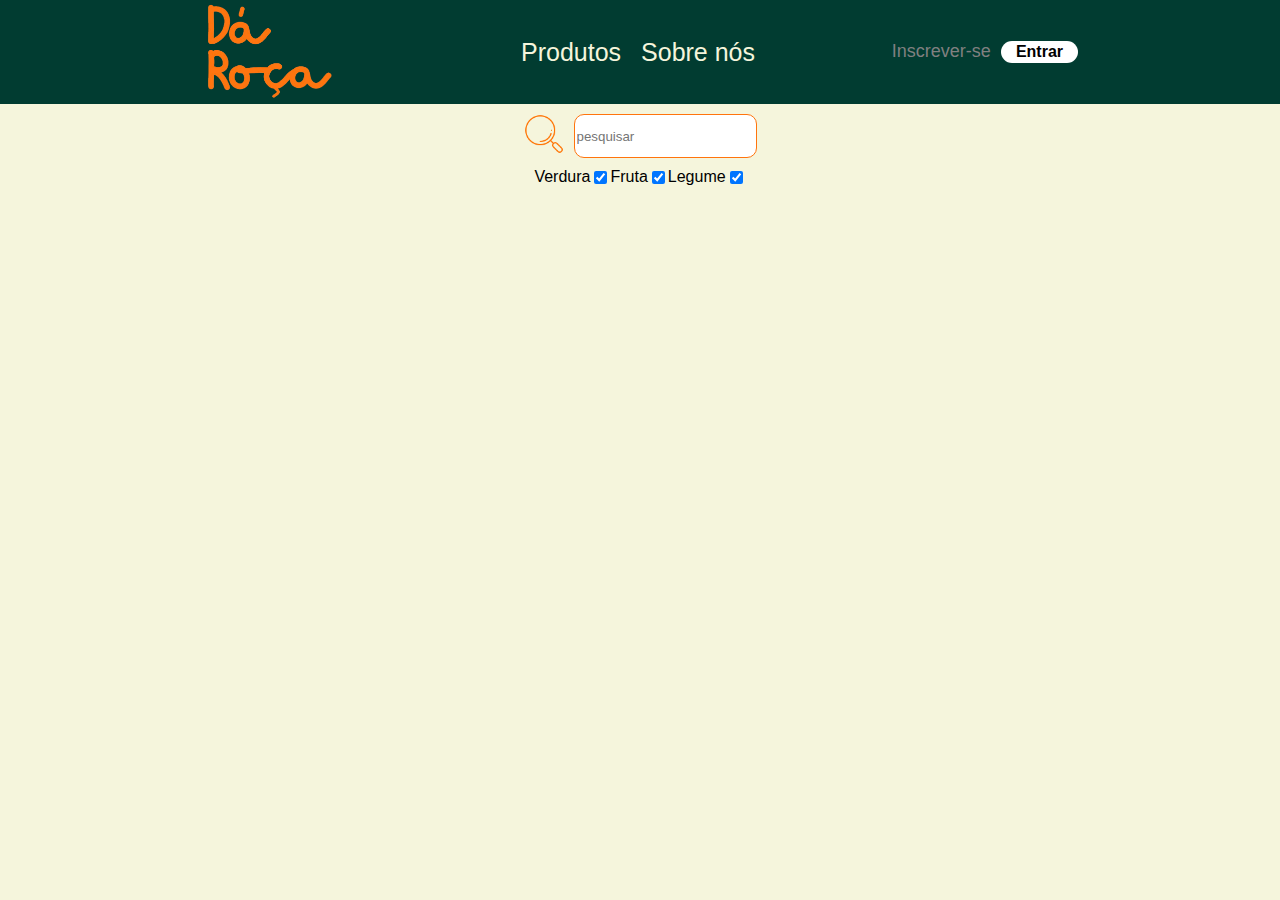
==== 24130_24150/codigo/index.html @ 1e4461e1 "." ====
<!DOCTYPE html>
<html lang="en">
<head>
    <meta charset="UTF-8">
    <meta name="viewport" content="width=device-width, initial-scale=1.0">
    <title>DaRoça</title>
    <link rel="stylesheet" href="index.css">
</head>
<body>
    <header>
        <div id= 'conteudo-header'>
            <a href="index.html"><img src="/DaRoca.png" alt="" id = 'logo'></a>
            <nav>
                <ul id = "nav">
                    <li><a href="produtos.html" class = 'item-nav'>Produtos</a></li>
                    <li><a href="" class = 'item-nav'>Sobre nós</a></li>
                </ul>
            </nav>
            <div id = 'container-botoes'>
                <a href="signup.html" id = 'inscrever'>Inscrever-se</a>
                <a href="login.html" id = 'entrar'>Entrar</a>
            </div>
        </div>
    </header>


    <main>

        <div id = 'pesquisa'>
            <div id="container-barra-pesquisa">
                <label for=""><img src="/lupa.png" alt="" id="lupa"></label>
                <input type="text" placeholder="pesquisar"id = 'barra-pesquisa'>
            </div>
            <div id = 'checkbox'>
                <label for="">Verdura</label>
                <input type="checkbox" value="" checked>
                <label for="">Fruta</label>
                <input type="checkbox" checked>
                <label for="">Legume</label>
                <input type="checkbox" checked>
            </div>
        </div>
        <div id = 'display-itens'>

        </div>
        <div id = 'sobre'>
            <div id = 'texto'>
                
            </div>
            <div id = 'imagem'>

            </div>
        </div>
    </main>
</body>
</html>
---- 24130_24150/codigo/index.css ----
:root{
    --verde: #013C31;
    --laranja: rgb(255,116,13);
}

body{
    margin: 0px;
    background-color: beige;
}
*{
    font-family:'Trebuchet MS', 'Lucida Sans Unicode', 'Lucida Grande', 'Lucida Sans', Arial, sans-serif;
}

header{
    display: flex;
    align-items: center;
    width: 100%;
    margin: 0px;
    background-color: var(--verde);
}

#conteudo-header{
    display: flex;
    justify-content: space-between;
    margin: auto;
    align-items: center;
    gap: 20px;
    width: 70%;
}

#logo{
    height: 100px;
    margin-left: 10px;
}

#nav{
    list-style: none;
    margin: 0;
    padding: 0;
    display: flex;
    gap: 20px;
    margin-left: 50px;
}

.item-nav{
    color: beige;
    text-decoration: none;
    font-size: 25px;
}

#container-botoes{
    display: flex;
    gap: 10px;
    margin-right: 10px;
}

#inscrever{
    text-decoration: none;
    color: gray;
    font-size: large;
}

#entrar{
    display: flex;
    align-items: center;
    text-decoration: none;
    color: black;
    background-color: white;
    font-weight: bold;
    padding: 2px 15px;
    border-radius: 15px;
}

main{
    display: flex;
    flex-direction: column;
    justify-content: center;
}

#pesquisa{
    display: flex;
    flex-flow: column wrap;
    justify-content: center;
}
#lupa{
    height: 40px ;
}
#container-barra-pesquisa{
    margin-top: 10px;
    display: flex;
    justify-content: center;
}
#barra-pesquisa{
    border-radius: 10px;
    margin-left: 10px;
    border: 1px solid var(--laranja);
}

#checkbox{
    margin-top: 10px;
    display: flex;
    justify-content: center;
}

#display-itens{
    background-color: red;
}



#sobre{
    display: flex;
}
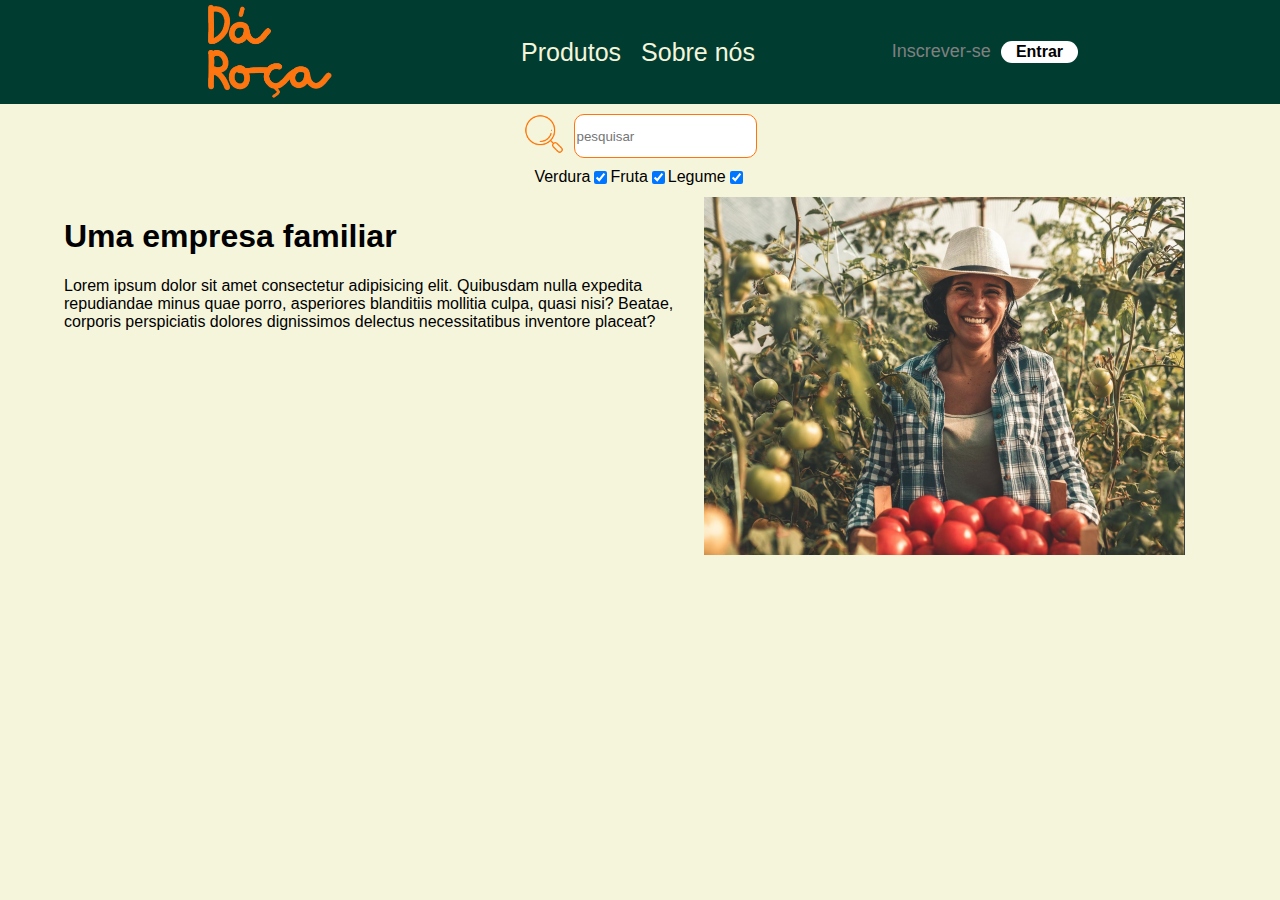
==== commit 1c21bc0e: "." ====
--- a/24130_24150/codigo/index.html
+++ b/24130_24150/codigo/index.html
@@ -45,10 +45,11 @@
         </div>
         <div id = 'sobre'>
             <div id = 'texto'>
-                
+                <h1>Uma empresa familiar</h1>
+                <p>Lorem ipsum dolor sit amet consectetur adipisicing elit. Quibusdam nulla expedita repudiandae minus quae porro, asperiores blanditiis mollitia culpa, quasi nisi? Beatae, corporis perspiciatis dolores dignissimos delectus necessitatibus inventore placeat?</p>
             </div>
             <div id = 'imagem'>
-
+                <img src="/foto-da-natalia.png" alt="">
             </div>
         </div>
     </main>
--- a/24130_24150/codigo/index.css
+++ b/24130_24150/codigo/index.css
@@ -110,4 +110,15 @@
 
 #sobre{
     display: flex;
+    justify-content: center;
+    width: 100%;
+    margin-top: 10px;
 }
+
+#texto{
+    width: 50%;
+}
+
+#imagem{
+    width: 40%;
+}
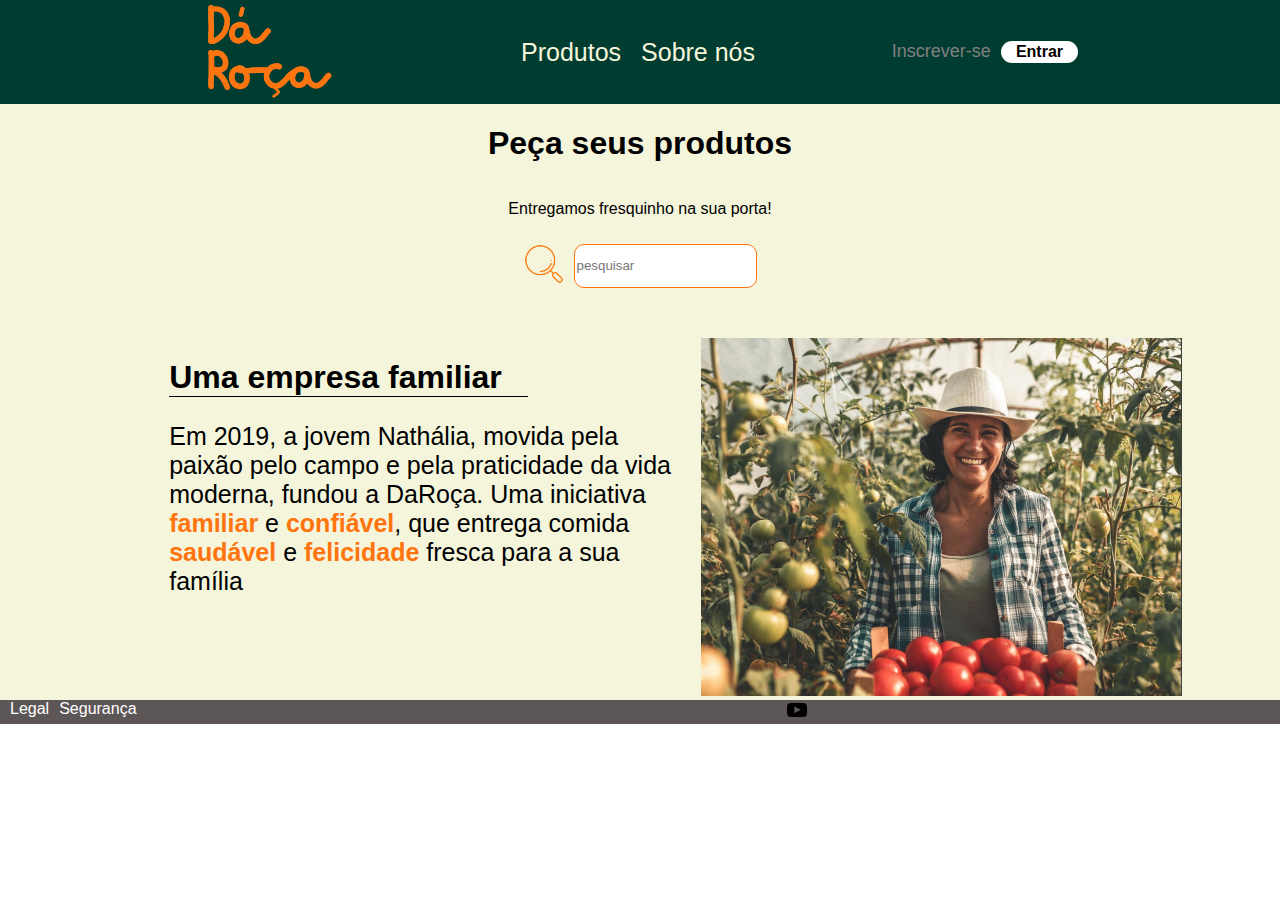
==== commit 43c12943: "." ====
--- a/24130_24150/codigo/index.html
+++ b/24130_24150/codigo/index.html
@@ -1,57 +1,67 @@
 <!DOCTYPE html>
 <html lang="en">
+
 <head>
     <meta charset="UTF-8">
     <meta name="viewport" content="width=device-width, initial-scale=1.0">
     <title>DaRoça</title>
     <link rel="stylesheet" href="index.css">
 </head>
+
 <body>
     <header>
-        <div id= 'conteudo-header'>
-            <a href="index.html"><img src="/DaRoca.png" alt="" id = 'logo'></a>
+        <div id='conteudo-header'>
+            <a href="index.html"><img src="/DaRoca.png" alt="" id='logo'></a>
             <nav>
-                <ul id = "nav">
-                    <li><a href="produtos.html" class = 'item-nav'>Produtos</a></li>
-                    <li><a href="" class = 'item-nav'>Sobre nós</a></li>
+                <ul id="nav">
+                    <li><a href="produtos.html" class='item-nav'>Produtos</a></li>
+                    <li><a href="" class='item-nav'>Sobre nós</a></li>
                 </ul>
             </nav>
-            <div id = 'container-botoes'>
-                <a href="signup.html" id = 'inscrever'>Inscrever-se</a>
-                <a href="login.html" id = 'entrar'>Entrar</a>
+            <div id='container-botoes'>
+                <a href="signup.html" id='inscrever'>Inscrever-se</a>
+                <a href="login.html" id='entrar'>Entrar</a>
             </div>
         </div>
     </header>
-
-
     <main>
-
-        <div id = 'pesquisa'>
+        <div id='pesquisa'>
+            <h1>Peça seus produtos</h1>
+            <p>Entregamos fresquinho na sua porta!</p>
             <div id="container-barra-pesquisa">
                 <label for=""><img src="/lupa.png" alt="" id="lupa"></label>
-                <input type="text" placeholder="pesquisar"id = 'barra-pesquisa'>
-            </div>
-            <div id = 'checkbox'>
-                <label for="">Verdura</label>
-                <input type="checkbox" value="" checked>
-                <label for="">Fruta</label>
-                <input type="checkbox" checked>
-                <label for="">Legume</label>
-                <input type="checkbox" checked>
+                <input type="text" placeholder="pesquisar" id='barra-pesquisa'>
             </div>
         </div>
-        <div id = 'display-itens'>
+        <div id='display-itens'>
 
         </div>
-        <div id = 'sobre'>
-            <div id = 'texto'>
-                <h1>Uma empresa familiar</h1>
-                <p>Lorem ipsum dolor sit amet consectetur adipisicing elit. Quibusdam nulla expedita repudiandae minus quae porro, asperiores blanditiis mollitia culpa, quasi nisi? Beatae, corporis perspiciatis dolores dignissimos delectus necessitatibus inventore placeat?</p>
+        <div id='sobre'>
+            <div id='texto'>
+                <h1 id='titulo'>Uma empresa familiar</h1>
+                <p id='paragrafo-sobre'>
+                    Em 2019, a jovem Nathália, movida pela paixão pelo campo e pela praticidade da vida moderna, fundou
+                    a
+                    DaRoça. Uma iniciativa <span>familiar</span> e <span>confiável</span>, que entrega comida
+                    <span>saudável</span> e <span>felicidade</span> fresca para a sua família
+                </p>
             </div>
-            <div id = 'imagem'>
+            <div id='imagem'>
                 <img src="/foto-da-natalia.png" alt="">
             </div>
         </div>
     </main>
+    <footer>
+        <div id='container-info-footer'>
+            <a href="" class='info-footer'>Legal</a>
+            <a href="" class='info-footer'>Segurança</a>
+        </div>
+        <div id='redes-sociais'>
+            <a href="https://www.youtube.com/">
+                <img src="/logo-youtube.png" alt="" id='logo-youtube'>
+            </a>
+        </div>
+    </footer>
 </body>
+
 </html>--- a/24130_24150/codigo/index.css
+++ b/24130_24150/codigo/index.css
@@ -5,7 +5,6 @@
 
 body{
     margin: 0px;
-    background-color: beige;
 }
 *{
     font-family:'Trebuchet MS', 'Lucida Sans Unicode', 'Lucida Grande', 'Lucida Sans', Arial, sans-serif;
@@ -72,6 +71,7 @@
 }
 
 main{
+    background-color: beige;
     display: flex;
     flex-direction: column;
     justify-content: center;
@@ -79,46 +79,84 @@
 
 #pesquisa{
     display: flex;
-    flex-flow: column wrap;
+    flex-flow: column nowrap;
     justify-content: center;
+    align-items: center ;
+    background-image: url("");
+    background-repeat: no-repeat;
+    background-size: cover;
+    background-position: center;
+    background-attachment: fixed;
+    margin-bottom: 50px;
 }
 #lupa{
     height: 40px ;
 }
+
 #container-barra-pesquisa{
     margin-top: 10px;
     display: flex;
     justify-content: center;
 }
+
 #barra-pesquisa{
     border-radius: 10px;
     margin-left: 10px;
     border: 1px solid var(--laranja);
+    width: 100%;
 }
-
-#checkbox{
-    margin-top: 10px;
-    display: flex;
-    justify-content: center;
-}
-
-#display-itens{
-    background-color: red;
-}
-
-
 
 #sobre{
     display: flex;
     justify-content: center;
-    width: 100%;
-    margin-top: 10px;
+    width: 80%;
+    margin: auto;
+    gap: 20px;
 }
 
 #texto{
     width: 50%;
 }
 
+#titulo{
+    width: 70%;
+    border-bottom: 1px solid black;
+}
+
+#paragrafo-sobre{
+    font-size: 25px;
+}
+
+span{
+    color: var(--laranja);
+    font-weight: bold;
+}
+
 #imagem{
     width: 40%;
 }
+
+footer{
+    background-color: rgb(92, 86, 86);
+    display: flex;
+}
+
+#container-info-footer{
+    margin-left: 10px;
+    width: 60%;
+    display: flex;
+    gap: 10px;
+}
+
+.info-footer{
+    text-decoration: none;
+    color: white;
+}
+
+#redes-sociais{
+    width: 30%;
+}
+
+#logo-youtube{
+    height: 20px;
+}
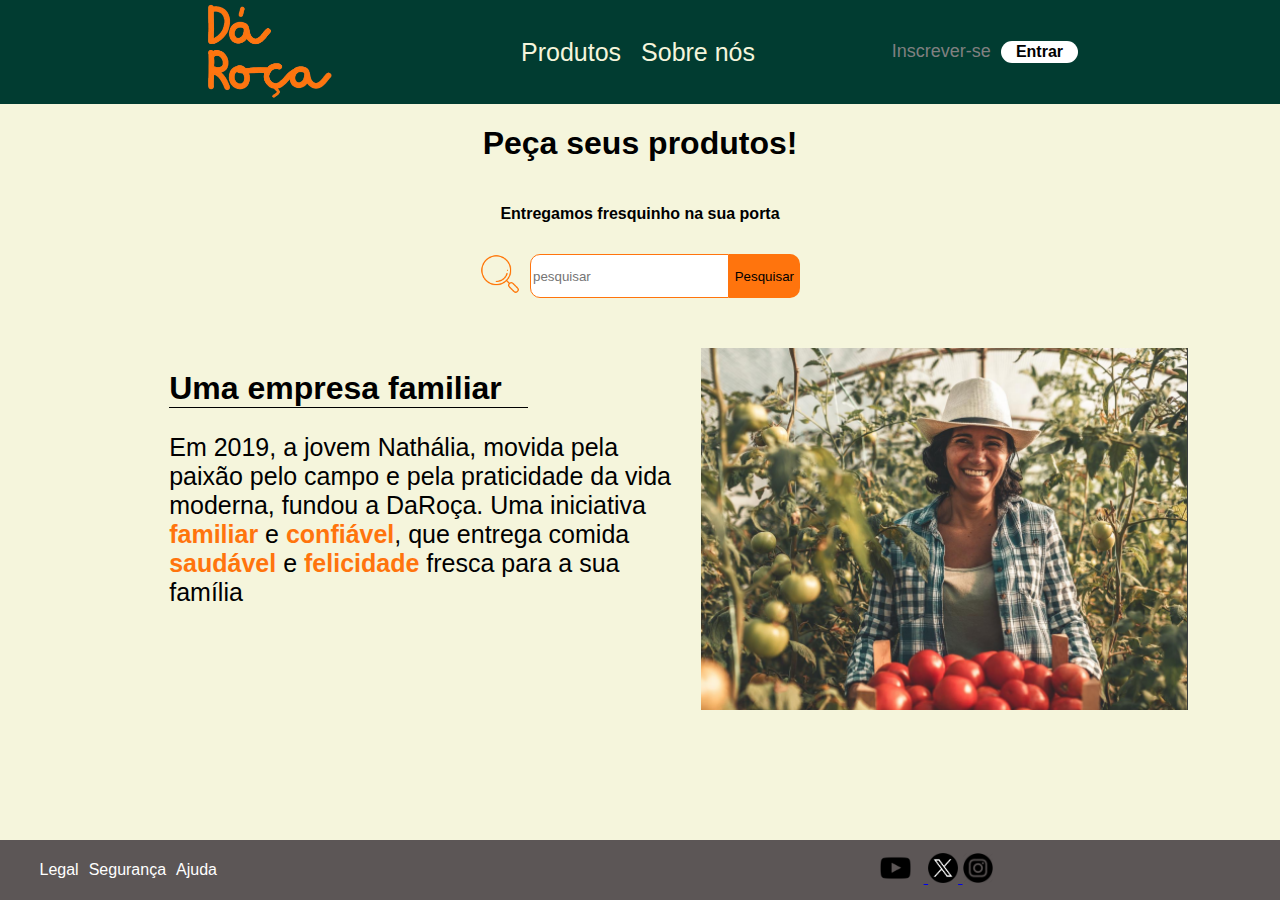
==== commit 4a6877d7: "ajustes no footer" ====
--- a/24130_24150/codigo/index.html
+++ b/24130_24150/codigo/index.html
@@ -26,11 +26,15 @@
     </header>
     <main>
         <div id='pesquisa'>
-            <h1>Peça seus produtos</h1>
-            <p>Entregamos fresquinho na sua porta!</p>
+            <h1>Peça seus produtos!</h1>
+            <h4>Entregamos fresquinho na sua porta</h4>
             <div id="container-barra-pesquisa">
-                <label for=""><img src="/lupa.png" alt="" id="lupa"></label>
-                <input type="text" placeholder="pesquisar" id='barra-pesquisa'>
+                <form action="" id = "form-pesquisa">
+                    <label for=""><img src="/lupa.png" alt="" id="lupa"></label>
+                    <input type="text" placeholder="pesquisar" id='barra-pesquisa'>
+                    <button type="submit" id = 'entrega-pesquisa'>Pesquisar</button>
+                </form>
+                
             </div>
         </div>
         <div id='display-itens'>
@@ -47,7 +51,7 @@
                 </p>
             </div>
             <div id='imagem'>
-                <img src="/foto-da-natalia.png" alt="">
+                <img src="/foto-da-natalia.png" alt="" id = 'foto-da-natalia'>
             </div>
         </div>
     </main>
@@ -55,10 +59,17 @@
         <div id='container-info-footer'>
             <a href="" class='info-footer'>Legal</a>
             <a href="" class='info-footer'>Segurança</a>
+            <a href="" class = 'info-footer'>Ajuda</a>
         </div>
         <div id='redes-sociais'>
-            <a href="https://www.youtube.com/">
-                <img src="/logo-youtube.png" alt="" id='logo-youtube'>
+            <a href="https://www.youtube.com/" target="_blank">
+                <img class='logo-rede-social' src="/logo-youtube.png" alt="" >
+            </a>
+            <a href="https://twitter.com/?lang=pt-br" target="_blank">
+                <img class = 'logo-rede-social' src="/logo-X.png" alt="">
+            </a>
+            <a href="https://www.instagram.com/" target="_blank">
+                <img class = 'logo-rede-social' src="/logo-instagram.png" alt="">
             </a>
         </div>
     </footer>
--- a/24130_24150/codigo/index.css
+++ b/24130_24150/codigo/index.css
@@ -5,6 +5,7 @@
 
 body{
     margin: 0px;
+    background-color: beige;
 }
 *{
     font-family:'Trebuchet MS', 'Lucida Sans Unicode', 'Lucida Grande', 'Lucida Sans', Arial, sans-serif;
@@ -71,7 +72,6 @@
 }
 
 main{
-    background-color: beige;
     display: flex;
     flex-direction: column;
     justify-content: center;
@@ -94,16 +94,30 @@
 }
 
 #container-barra-pesquisa{
+    width: 50%;
     margin-top: 10px;
     display: flex;
     justify-content: center;
 }
 
+#form-pesquisa{
+    display: flex;
+    width: 50%;
+}
+
 #barra-pesquisa{
-    border-radius: 10px;
+    border-top-left-radius: 10px;
+    border-bottom-left-radius: 10px;
     margin-left: 10px;
     border: 1px solid var(--laranja);
     width: 100%;
+}
+
+#entrega-pesquisa{
+    background-color: var(--laranja);
+    border: none;
+    border-top-right-radius: 10px;
+    border-bottom-right-radius: 10px;
 }
 
 #sobre{
@@ -112,6 +126,7 @@
     width: 80%;
     margin: auto;
     gap: 20px;
+    margin-bottom: 30px;
 }
 
 #texto{
@@ -136,9 +151,20 @@
     width: 40%;
 }
 
+#foto-da-natalia{
+    height: 100%;
+}
+
 footer{
     background-color: rgb(92, 86, 86);
     display: flex;
+    align-items: center;
+    justify-content: space-around;
+    position: absolute;
+    bottom: 0;
+    left: 0;
+    width: 100%;
+    height: 60px;
 }
 
 #container-info-footer{
@@ -157,6 +183,6 @@
     width: 30%;
 }
 
-#logo-youtube{
-    height: 20px;
+.logo-rede-social{
+    height: 30px;
 }
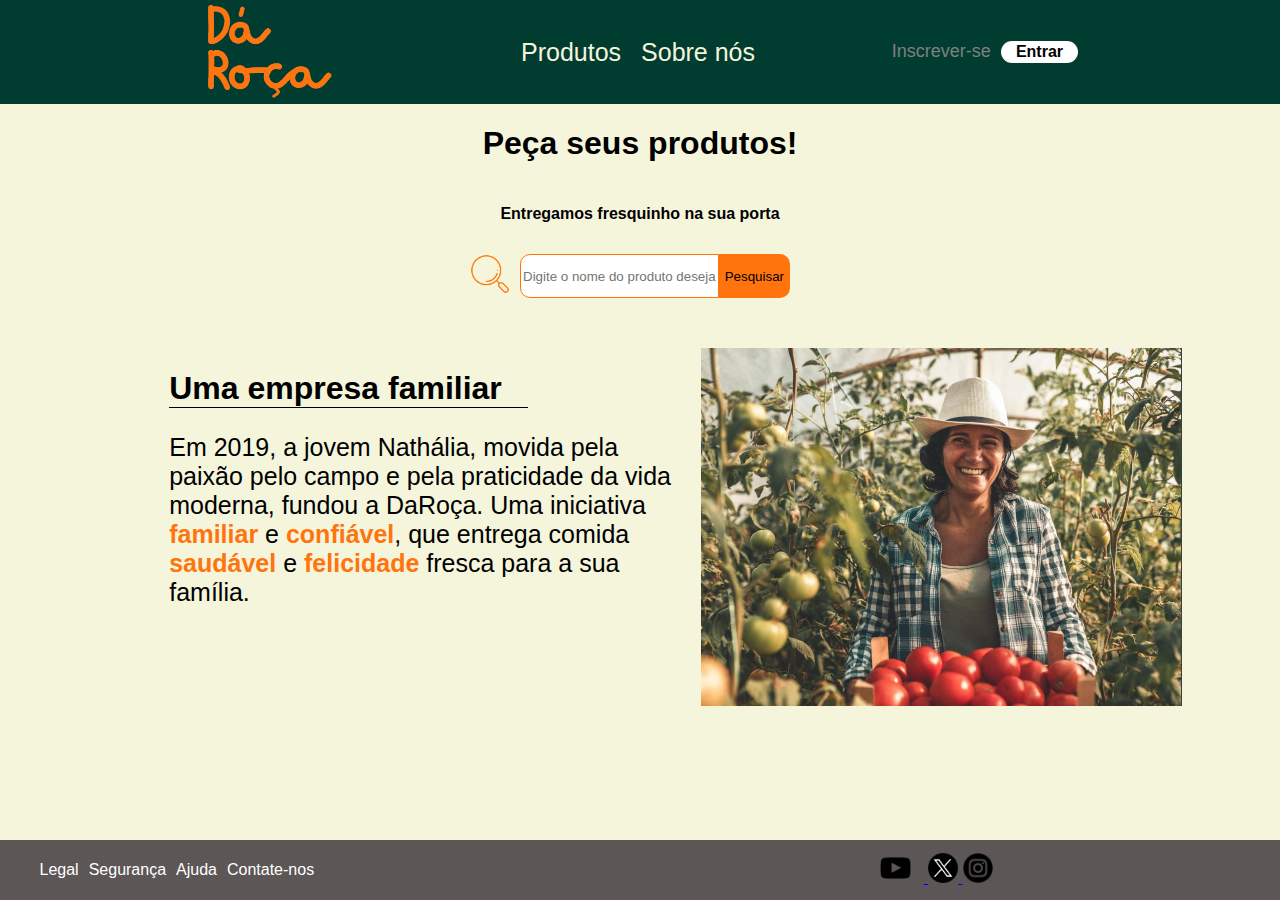
==== commit 284bd550: "." ====
--- a/24130_24150/codigo/index.html
+++ b/24130_24150/codigo/index.html
@@ -31,10 +31,9 @@
             <div id="container-barra-pesquisa">
                 <form action="" id = "form-pesquisa">
                     <label for=""><img src="/lupa.png" alt="" id="lupa"></label>
-                    <input type="text" placeholder="pesquisar" id='barra-pesquisa'>
+                    <input type="text" placeholder="Digite o nome do produto desejado" id='barra-pesquisa'>
                     <button type="submit" id = 'entrega-pesquisa'>Pesquisar</button>
                 </form>
-                
             </div>
         </div>
         <div id='display-itens'>
@@ -44,10 +43,9 @@
             <div id='texto'>
                 <h1 id='titulo'>Uma empresa familiar</h1>
                 <p id='paragrafo-sobre'>
-                    Em 2019, a jovem Nathália, movida pela paixão pelo campo e pela praticidade da vida moderna, fundou
-                    a
-                    DaRoça. Uma iniciativa <span>familiar</span> e <span>confiável</span>, que entrega comida
-                    <span>saudável</span> e <span>felicidade</span> fresca para a sua família
+                    Em 2019, a jovem Nathália, movida pela paixão pelo campo e pela praticidade da vida moderna,
+                    fundou a DaRoça. Uma iniciativa <span>familiar</span> e <span>confiável</span>, que entrega comida
+                    <span>saudável</span> e <span>felicidade</span> fresca para a sua família.
                 </p>
             </div>
             <div id='imagem'>
@@ -57,9 +55,10 @@
     </main>
     <footer>
         <div id='container-info-footer'>
-            <a href="" class='info-footer'>Legal</a>
-            <a href="" class='info-footer'>Segurança</a>
-            <a href="" class = 'info-footer'>Ajuda</a>
+            <a href="#" class='info-footer'>Legal</a>
+            <a href="#" class='info-footer'>Segurança</a>
+            <a href="#" class='info-footer'>Ajuda</a>
+            <a href="#" class='info-footer'>Contate-nos</a>
         </div>
         <div id='redes-sociais'>
             <a href="https://www.youtube.com/" target="_blank">
--- a/24130_24150/codigo/index.css
+++ b/24130_24150/codigo/index.css
@@ -77,22 +77,6 @@
     justify-content: center;
 }
 
-#pesquisa{
-    display: flex;
-    flex-flow: column nowrap;
-    justify-content: center;
-    align-items: center ;
-    background-image: url("");
-    background-repeat: no-repeat;
-    background-size: cover;
-    background-position: center;
-    background-attachment: fixed;
-    margin-bottom: 50px;
-}
-#lupa{
-    height: 40px ;
-}
-
 #container-barra-pesquisa{
     width: 50%;
     margin-top: 10px;
@@ -100,9 +84,21 @@
     justify-content: center;
 }
 
+#pesquisa{
+    display: flex;
+    flex-flow: column nowrap;
+    justify-content: center;
+    align-items: center ;
+    margin-bottom: 50px;
+}
+#lupa{
+    height: 40px ;
+}
+
 #form-pesquisa{
     display: flex;
     width: 50%;
+    padding-right: 20px;
 }
 
 #barra-pesquisa{
@@ -123,6 +119,7 @@
 #sobre{
     display: flex;
     justify-content: center;
+    align-items: flex-start;
     width: 80%;
     margin: auto;
     gap: 20px;
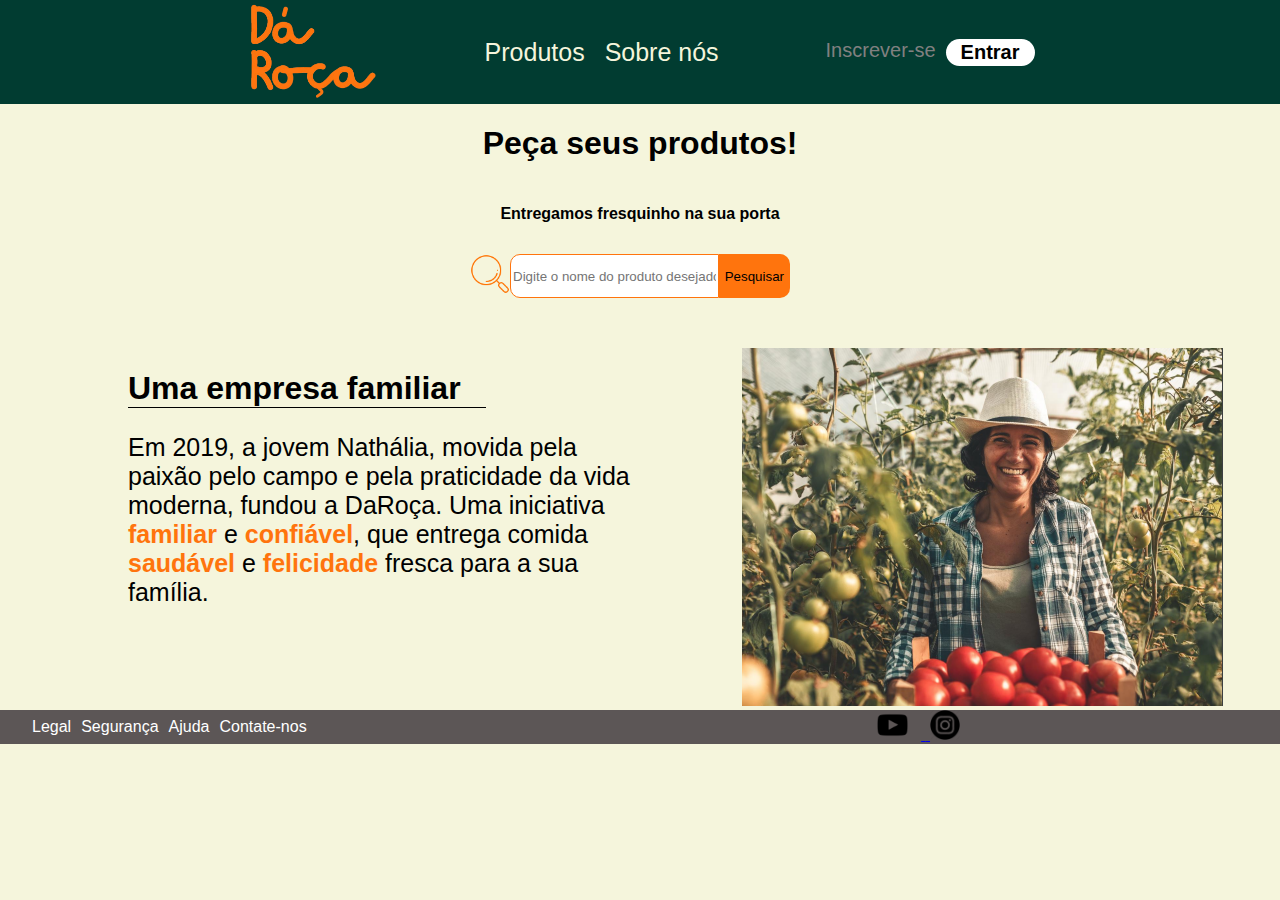
==== commit 03d83403: "." ====
--- a/24130_24150/codigo/index.html
+++ b/24130_24150/codigo/index.html
@@ -11,7 +11,7 @@
 <body>
     <header>
         <div id='conteudo-header'>
-            <a href="index.html"><img src="/DaRoca.png" alt="" id='logo'></a>
+            <a href="index.html"><img src="/imagens/DaRoca.png" alt="" id='logo'></a>
             <nav>
                 <ul id="nav">
                     <li><a href="produtos.html" class='item-nav'>Produtos</a></li>
@@ -30,7 +30,7 @@
             <h4>Entregamos fresquinho na sua porta</h4>
             <div id="container-barra-pesquisa">
                 <form action="" id = "form-pesquisa">
-                    <label for=""><img src="/lupa.png" alt="" id="lupa"></label>
+                    <label for=""><img src="/imagens/lupa.png" alt="" id="lupa"></label>
                     <input type="text" placeholder="Digite o nome do produto desejado" id='barra-pesquisa'>
                     <button type="submit" id = 'entrega-pesquisa'>Pesquisar</button>
                 </form>
@@ -49,7 +49,7 @@
                 </p>
             </div>
             <div id='imagem'>
-                <img src="/foto-da-natalia.png" alt="" id = 'foto-da-natalia'>
+                <img src="/imagens/foto-da-natalia.png" alt="" id = 'foto-da-natalia'>
             </div>
         </div>
     </main>
@@ -62,13 +62,13 @@
         </div>
         <div id='redes-sociais'>
             <a href="https://www.youtube.com/" target="_blank">
-                <img class='logo-rede-social' src="/logo-youtube.png" alt="" >
+                <img class='logo-rede-social' src="/imagens/logo-youtube.png" alt="" >
             </a>
             <a href="https://twitter.com/?lang=pt-br" target="_blank">
-                <img class = 'logo-rede-social' src="/logo-X.png" alt="">
+                <img class = 'logo-rede-social' src="" alt="">
             </a>
             <a href="https://www.instagram.com/" target="_blank">
-                <img class = 'logo-rede-social' src="/logo-instagram.png" alt="">
+                <img class = 'logo-rede-social' src="/imagens/logo-instagram.png" alt="">
             </a>
         </div>
     </footer>
--- a/24130_24150/codigo/index.css
+++ b/24130_24150/codigo/index.css
@@ -4,8 +4,9 @@
 }
 
 body{
-    margin: 0px;
+    margin: 0;
     background-color: beige;
+    font-family: 'Trebuchet MS', 'Lucida Sans Unicode', 'Lucida Grande', 'Lucida Sans', Arial, sans-serif;
 }
 *{
     font-family:'Trebuchet MS', 'Lucida Sans Unicode', 'Lucida Grande', 'Lucida Sans', Arial, sans-serif;
@@ -14,23 +15,20 @@
 header{
     display: flex;
     align-items: center;
-    width: 100%;
-    margin: 0px;
+    margin: 0;
     background-color: var(--verde);
 }
 
 #conteudo-header{
     display: flex;
-    justify-content: space-between;
+    justify-content: space-around;
     margin: auto;
     align-items: center;
-    gap: 20px;
     width: 70%;
 }
 
 #logo{
-    height: 100px;
-    margin-left: 10px;
+    height: 6.25rem;
 }
 
 #nav{
@@ -38,26 +36,25 @@
     margin: 0;
     padding: 0;
     display: flex;
-    gap: 20px;
-    margin-left: 50px;
+    justify-content: center;
+    gap: 1.25rem;
 }
 
 .item-nav{
     color: beige;
     text-decoration: none;
-    font-size: 25px;
+    font-size: 1.563rem;
 }
 
 #container-botoes{
     display: flex;
-    gap: 10px;
-    margin-right: 10px;
+    gap: 0.625rem;
 }
 
 #inscrever{
     text-decoration: none;
     color: gray;
-    font-size: large;
+    font-size: 1.25rem;
 }
 
 #entrar{
@@ -67,8 +64,9 @@
     color: black;
     background-color: white;
     font-weight: bold;
-    padding: 2px 15px;
-    border-radius: 15px;
+    padding: 0.125rem 0.938rem;
+    border-radius: 0.938rem;
+    font-size: 1.25rem;
 }
 
 main{
@@ -79,7 +77,7 @@
 
 #container-barra-pesquisa{
     width: 50%;
-    margin-top: 10px;
+    margin-top: 0.625rem;
     display: flex;
     justify-content: center;
 }
@@ -89,10 +87,10 @@
     flex-flow: column nowrap;
     justify-content: center;
     align-items: center ;
-    margin-bottom: 50px;
+    margin-bottom: 3.125rem;
 }
 #lupa{
-    height: 40px ;
+    height: 2.5rem ;
 }
 
 #form-pesquisa{
@@ -102,28 +100,25 @@
 }
 
 #barra-pesquisa{
-    border-top-left-radius: 10px;
-    border-bottom-left-radius: 10px;
-    margin-left: 10px;
-    border: 1px solid var(--laranja);
+    border-top-left-radius: 0.625rem;
+    border-bottom-left-radius: 0.625rem;
+    border: 0.063rem solid var(--laranja);
     width: 100%;
 }
 
 #entrega-pesquisa{
     background-color: var(--laranja);
     border: none;
-    border-top-right-radius: 10px;
-    border-bottom-right-radius: 10px;
+    border-top-right-radius: 0.625rem;
+    border-bottom-right-radius: 0.625rem;
 }
 
 #sobre{
     display: flex;
-    justify-content: center;
+    justify-content: space-between;
     align-items: flex-start;
     width: 80%;
     margin: auto;
-    gap: 20px;
-    margin-bottom: 30px;
 }
 
 #texto{
@@ -132,11 +127,11 @@
 
 #titulo{
     width: 70%;
-    border-bottom: 1px solid black;
+    border-bottom: 0.063rem solid black;
 }
 
 #paragrafo-sobre{
-    font-size: 25px;
+    font-size: 1.563rem;
 }
 
 span{
@@ -156,19 +151,13 @@
     background-color: rgb(92, 86, 86);
     display: flex;
     align-items: center;
-    justify-content: space-around;
-    position: absolute;
-    bottom: 0;
-    left: 0;
-    width: 100%;
-    height: 60px;
+    justify-content: space-around; 
 }
 
 #container-info-footer{
-    margin-left: 10px;
     width: 60%;
     display: flex;
-    gap: 10px;
+    gap: 0.625rem;
 }
 
 .info-footer{
@@ -181,5 +170,5 @@
 }
 
 .logo-rede-social{
-    height: 30px;
+    height: 1.875rem;
 }
